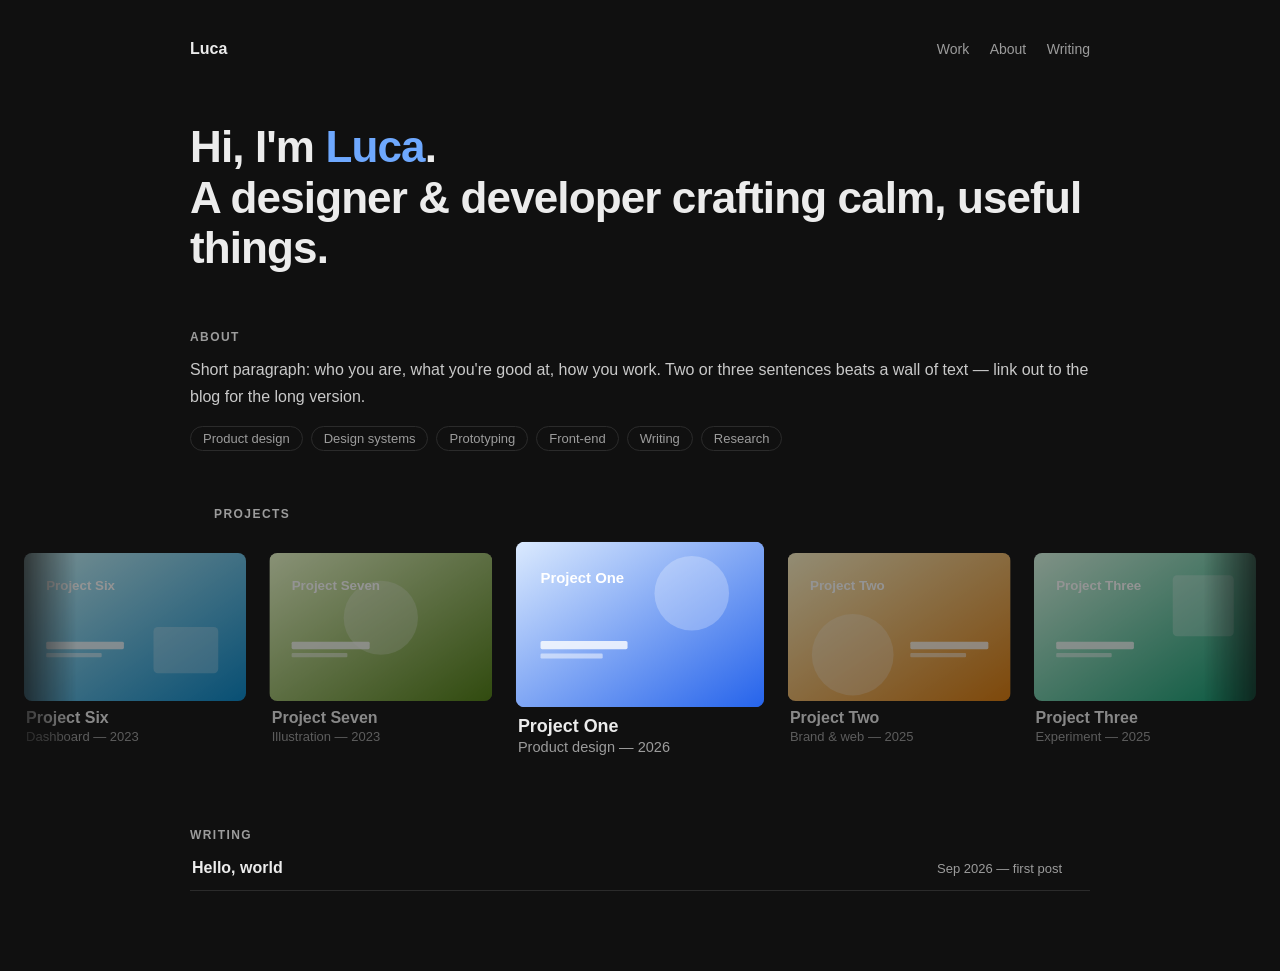
==== index.html @ edfbaa14 "Initial portfolio site" ====
<!DOCTYPE html>
<html lang="en">
<head>
<meta charset="utf-8">
<meta name="viewport" content="width=device-width, initial-scale=1">
<title>Luca — Designer / Developer</title>
<meta name="description" content="Portfolio and blog of Luca.">
<link rel="icon" href="data:,">
<link rel="stylesheet" href="/style.css?v=12">
</head>
<body>
<main>
  <header class="site-head">
    <a class="brand" href="/">Luca</a>
    <nav>
      <a href="/projects.html">Work</a>
      <a href="/about.html">About</a>
      <a href="/writing.html">Writing</a>
    </nav>
  </header>

  <section class="hero">
    <h1>Hi, I'm <em>Luca</em>.<br>A designer &amp; developer crafting calm, useful things.</h1>
  </section>

  <section id="about">
    <h2>About</h2>
    <p>Short paragraph: who you are, what you're good at, how you work. Two or three sentences beats a wall of text — link out to the blog for the long version.</p>
    <ul class="skills">
      <li>Product design</li><li>Design systems</li><li>Prototyping</li>
      <li>Front-end</li><li>Writing</li><li>Research</li>
    </ul>
  </section>
</main>

<section id="projects" class="bleed">
  <div class="bleed-inner">
    <h2>Projects</h2>
    <div class="carousel" id="carousel">
      <figure>
        <a href="/posts/project-one.html"><img src="/img/project-1.svg" alt="Project One" loading="lazy"></a>
        <figcaption><span class="name">Project One</span><span class="desc">Product design — 2026</span></figcaption>
      </figure>
      <figure>
        <a href="/posts/project-two.html"><img src="/img/project-2.svg" alt="Project Two" loading="lazy"></a>
        <figcaption><span class="name">Project Two</span><span class="desc">Brand &amp; web — 2025</span></figcaption>
      </figure>
      <figure>
        <a href="/posts/project-three.html"><img src="/img/project-3.svg" alt="Project Three" loading="lazy"></a>
        <figcaption><span class="name">Project Three</span><span class="desc">Experiment — 2025</span></figcaption>
      </figure>
      <figure>
        <a href="/posts/project-four.html"><img src="/img/project-4.svg" alt="Project Four" loading="lazy"></a>
        <figcaption><span class="name">Project Four</span><span class="desc">Open source — 2024</span></figcaption>
      </figure>
      <figure>
        <a href="/posts/project-five.html"><img src="/img/project-5.svg" alt="Project Five" loading="lazy"></a>
        <figcaption><span class="name">Project Five</span><span class="desc">Mobile app — 2024</span></figcaption>
      </figure>
      <figure>
        <a href="/posts/project-six.html"><img src="/img/project-6.svg" alt="Project Six" loading="lazy"></a>
        <figcaption><span class="name">Project Six</span><span class="desc">Dashboard — 2023</span></figcaption>
      </figure>
      <figure>
        <a href="/posts/project-seven.html"><img src="/img/project-7.svg" alt="Project Seven" loading="lazy"></a>
        <figcaption><span class="name">Project Seven</span><span class="desc">Illustration — 2023</span></figcaption>
      </figure>
    </div>
  </div>
</section>

<main>
  <section id="writing">
    <h2>Writing</h2>
    <a class="row" href="/posts/hello-world.html"><span class="name">Hello, world</span><span class="desc">Sep 2026 — first post</span><span class="go">&rarr;</span></a>
    <!-- new post = copy posts/hello-world.html (keep its top <img>), add one .row here. -->
  </section>

</main>
<script>
(function(){
var c=document.getElementById('carousel'),t=null,S=0,W=0,fs=[];
function figs(){return Array.prototype.slice.call(c.querySelectorAll('figure'));}
// 31x the set: fifteen spare sets each side, ~30k px of road per side —
// further than any gesture can travel. Teleports happen at rest only.
(function(){var o=figs(),frag=document.createDocumentFragment(),r;
for(r=0;r<15;r++){o.forEach(function(f){var cl=f.cloneNode(true);cl.setAttribute('aria-hidden','true');frag.appendChild(cl);});}
c.insertBefore(frag,c.firstChild);
for(r=0;r<15;r++){o.forEach(function(f){var cl=f.cloneNode(true);cl.setAttribute('aria-hidden','true');c.appendChild(cl);});}
fs=figs();})();
var settled=null,lockBest=null,lockN=0,touching=false,downX=0,downY=0;
function measure(){var n=fs.length/31,first=fs[15*n],last=fs[16*n-1];
var gap=fs[15*n+1].offsetLeft-(fs[15*n].offsetLeft+fs[15*n].offsetWidth);
W=(last.offsetLeft+last.offsetWidth)-first.offsetLeft+gap;
S=first.offsetLeft-c.clientWidth/2+first.offsetWidth/2;}
function pick(force){var r=c.getBoundingClientRect(),mid=r.left+r.width/2,best=null,bd=1e12;
fs.forEach(function(f){var fr=f.getBoundingClientRect(),d=Math.abs(fr.left+fr.width/2-mid);if(d<bd){bd=d;best=f;}});
if(best===lockBest){lockN++;}else{lockBest=best;lockN=1;}
if(!force&&lockN<3&&c.querySelector('.active')){return;}
fs.forEach(function(f,i){f.classList.toggle('active',f===best);f.classList.toggle('near-prev',fs[i+1]===best);f.classList.toggle('near-next',fs[i-1]===best);});return best;}
function norm(){var p=c.scrollLeft,g=0;
while(p<S-W/2&&g++<32){p+=W;}
while(p>S+W/2&&g++<32){p-=W;}
if(p!==c.scrollLeft){c.scrollLeft=p;}}
function onSettle(){norm();var best=pick(true);
if(best&&!touching){var r=c.getBoundingClientRect(),mid=r.left+r.width/2,br=best.getBoundingClientRect(),off=(br.left+br.width/2)-mid;
if(Math.abs(off)>2){c.scrollTo({left:c.scrollLeft+off,behavior:'smooth'});}}}
function onScroll(){
clearTimeout(settled);settled=setTimeout(onSettle,140);
if(t)return;t=requestAnimationFrame(function(){t=null;pick();});}
measure();c.scrollLeft=S;pick(true);
c.addEventListener('scroll',onScroll,{passive:true});
c.addEventListener('pointerdown',function(e){touching=true;downX=e.clientX;downY=e.clientY;});
c.addEventListener('click',function(e){if(e.clientX===0&&e.clientY===0){return;}
if(Math.hypot(e.clientX-downX,e.clientY-downY)>8){e.preventDefault();e.stopPropagation();}},true);
addEventListener('pointerup',function(){touching=false;});
addEventListener('pointercancel',function(){touching=false;});
addEventListener('resize',function(){measure();norm();pick(true);});
})();
</script>
</body>
</html>
---- style.css ----
:root { color-scheme: dark; --ink:#ececec; --muted:#9c9c9c; --line:#2b2b2b; --accent:#6ea8fe; --bg:#101010; --body:#c9c9c9; }
* { box-sizing: border-box; margin: 0; }
img { border-radius: 8px; }
body { font-family: -apple-system, BlinkMacSystemFont, "Inter", "Segoe UI", sans-serif; color: var(--ink); background: var(--bg); padding: 40px 24px 80px; -webkit-font-smoothing: antialiased; }
main { max-width: 900px; margin: 0 auto; }
.site-head { display: flex; justify-content: space-between; align-items: baseline; margin-bottom: 64px; }
.brand { font-weight: 650; color: var(--ink); text-decoration: none; }
nav a { margin-left: 16px; font-size: 14px; color: var(--muted); text-decoration: none; }
nav a:hover { color: var(--ink); }
.hero h1 { font-size: clamp(28px, 5vw, 44px); font-weight: 600; letter-spacing: -.02em; line-height: 1.15; }
.hero h1 em { font-style: normal; color: var(--accent); }
section { margin-top: 56px; }
h2 { font-size: 12px; font-weight: 600; letter-spacing: .12em; text-transform: uppercase; color: var(--muted); margin-bottom: 4px; }
a.row { display: flex; align-items: baseline; gap: 12px; padding: 13px 2px; text-decoration: none; color: var(--ink); border-bottom: 1px solid var(--line); }
a.row:hover .name { color: var(--accent); }
a.row:hover .go { opacity: 1; }
.name { font-size: 16px; font-weight: 550; }
.desc { font-size: 13px; color: var(--muted); margin-left: auto; text-align: right; white-space: nowrap; }
.go { color: var(--muted); opacity: 0; transition: opacity .12s; font-size: 14px; }
#about p, footer p, article p { font-size: 16px; line-height: 1.7; color: var(--body); margin-top: 12px; }
.skills { list-style: none; display: flex; flex-wrap: wrap; gap: 8px; margin-top: 16px; padding: 0; }
.skills li { font-size: 13px; color: var(--muted); border: 1px solid var(--line); border-radius: 999px; padding: 4px 12px; }
/* edge-to-edge projects carousel: ~5 across, fades at screen edges, swipe only */
.bleed { width: 100vw; margin-left: calc(50% - 50vw); margin-top: 56px; }
.bleed-inner { max-width: none; }
.bleed-inner > h2 { max-width: 900px; margin: 0 auto 4px; padding: 0 24px; }
.carousel { --card: calc((100vw - 168px) / 5); --gap: 30px; position: relative; display: flex; gap: var(--gap); overflow-x: auto; scrollbar-width: none; scroll-snap-type: x proximity; padding: 28px calc(50vw - var(--card) / 2) 28px; -webkit-overflow-scrolling: touch; mask-image: linear-gradient(to right, transparent, #000 6%, #000 94%, transparent); -webkit-mask-image: linear-gradient(to right, transparent, #000 6%, #000 94%, transparent); }
.carousel::-webkit-scrollbar { display: none; }
.carousel figure { flex: 0 0 var(--card); scroll-snap-align: center; margin: 0; opacity: .55; transition: transform .35s ease, opacity .35s ease; }
.carousel figure.active { transform: scale(1.12); opacity: 1; z-index: 1; }
/* nudge neighbours out by half the feature card's overlap: the growth steals
   6% from the inner gap, the nudge returns 3% there and borrows 3% from the
   outer gap — every gap in view ends up equal instead of alternating */
.carousel figure.near-prev { transform: translateX(calc(var(--card) * -0.03)); }
.carousel figure.near-next { transform: translateX(calc(var(--card) * 0.03)); }
@media (max-width: 900px) {
  .carousel { --card: calc((100vw - 78px) / 2); }
}
.carousel img { width: 100%; aspect-ratio: 3 / 2; object-fit: cover; display: block; background: var(--line); }
.carousel figcaption { padding: 8px 2px 0; }
.carousel figcaption .desc { display: block; margin: 2px 0 0; text-align: left; }
/* work page: featured projects + shots grid */
.page-head h1 { font-size: clamp(28px, 5vw, 40px); font-weight: 600; letter-spacing: -.02em; line-height: 1.15; }
.page-head p { font-size: 16px; line-height: 1.7; color: var(--body); margin-top: 12px; }
.shots-grid { display: grid; grid-template-columns: repeat(3, 1fr); gap: 64px; margin-top: 16px; }
.shots-grid figure { position: relative; margin: 0; }
.shots-grid img { width: 100%; aspect-ratio: 3 / 2; object-fit: cover; display: block; background: var(--line); }
.shots-grid figcaption { position: absolute; inset: auto 0 0 0; padding: 36px 12px 10px; border-radius: 0 0 8px 8px; background: linear-gradient(transparent, rgba(0,0,0,.72)); opacity: 0; transition: opacity .2s; }
.shots-grid figure:hover figcaption { opacity: 1; }
.shots-grid figcaption .name { display: block; font-size: 15px; font-weight: 600; color: #fff; }
.shots-grid figcaption .desc { display: block; margin: 1px 0 0; text-align: left; font-size: 12px; color: rgba(255,255,255,.8); }
@media (hover: none) { .shots-grid figcaption { opacity: 1; } }
@media (max-width: 560px) { .shots-grid { grid-template-columns: repeat(2, 1fr); } }
/* post hero image: content column width */
article .hero-img { width: 100%; aspect-ratio: 3 / 2; object-fit: cover; margin-bottom: 24px; display: block; background: var(--line); }
footer { margin-top: 56px; font-size: 14px; }
footer .fine { margin-top: 24px; font-size: 12px; color: var(--muted); }
article h1 { font-size: 32px; letter-spacing: -.02em; line-height: 1.2; }
article time { font-size: 13px; color: var(--muted); }
article { margin-top: 32px; }
.back { font-size: 14px; color: var(--muted); text-decoration: none; }
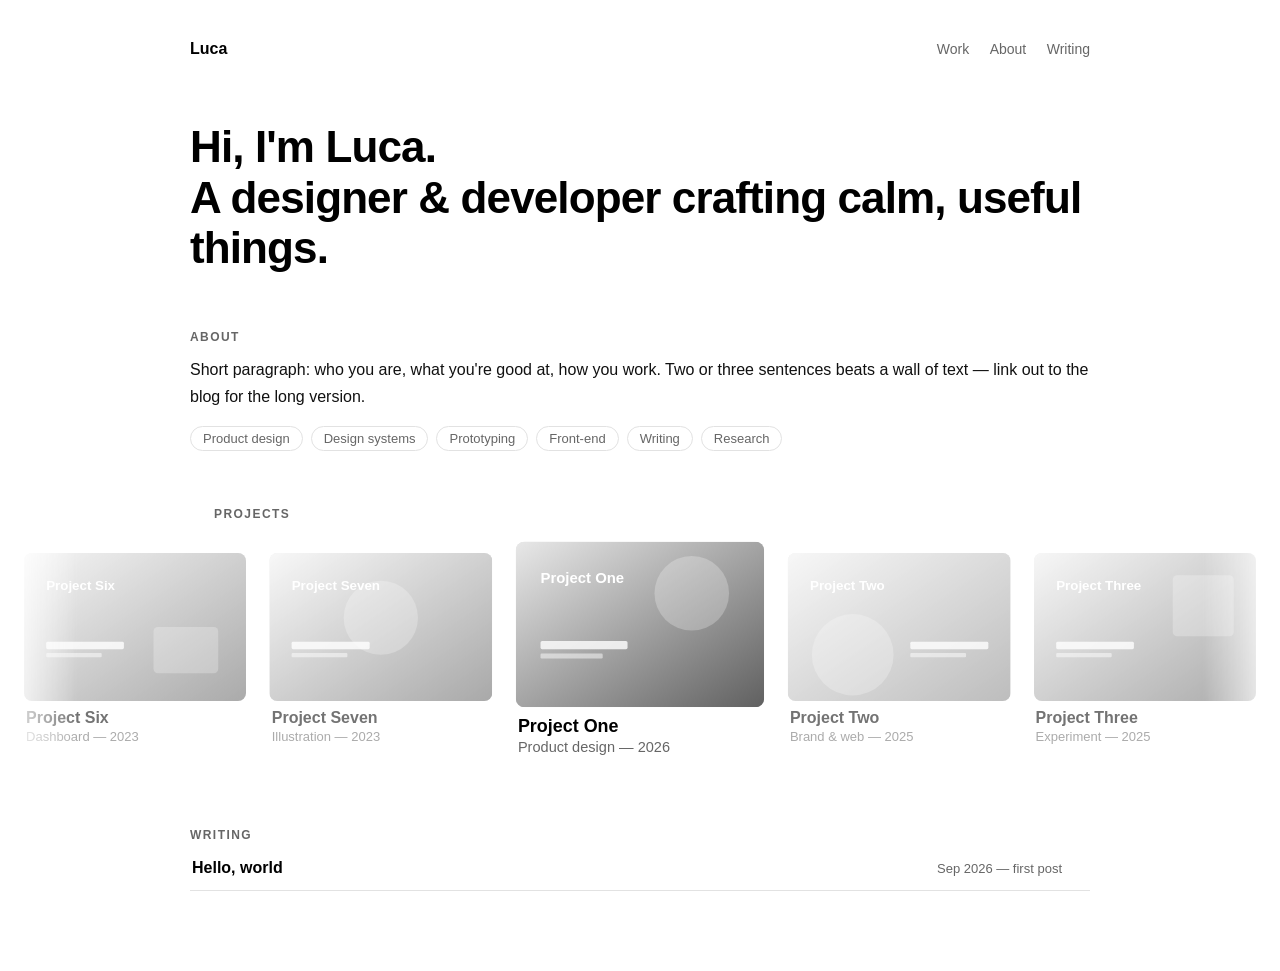
==== commit e1033389: "Content system (content.json + loader), admin CMS, monochrome light theme" ====
--- a/index.html
+++ b/index.html
@@ -3,77 +3,79 @@
 <head>
 <meta charset="utf-8">
 <meta name="viewport" content="width=device-width, initial-scale=1">
-<title>Luca — Designer / Developer</title>
+<title data-content="tabs.home">Luca — Designer / Developer</title>
 <meta name="description" content="Portfolio and blog of Luca.">
 <link rel="icon" href="data:,">
-<link rel="stylesheet" href="/style.css?v=12">
+<link rel="stylesheet" href="style.css?v=12">
+<script src="content.js" defer></script>
 </head>
 <body>
 <main>
   <header class="site-head">
-    <a class="brand" href="/">Luca</a>
+    <a class="brand" href="./" data-content="site.brand">Luca</a>
     <nav>
-      <a href="/projects.html">Work</a>
-      <a href="/about.html">About</a>
-      <a href="/writing.html">Writing</a>
+      <a href="projects.html" data-content="site.nav.work">Work</a>
+      <a href="about.html" data-content="site.nav.about">About</a>
+      <a href="writing.html" data-content="site.nav.writing">Writing</a>
     </nav>
   </header>
 
   <section class="hero">
-    <h1>Hi, I'm <em>Luca</em>.<br>A designer &amp; developer crafting calm, useful things.</h1>
+    <h1 data-content="home.hero">Hi, I'm <em>Luca</em>.<br>A designer &amp; developer crafting calm, useful things.</h1>
   </section>
 
   <section id="about">
-    <h2>About</h2>
-    <p>Short paragraph: who you are, what you're good at, how you work. Two or three sentences beats a wall of text — link out to the blog for the long version.</p>
+    <h2 data-content="home.about.heading">About</h2>
+    <p data-content="home.about.body">Short paragraph: who you are, what you're good at, how you work. Two or three sentences beats a wall of text — link out to the blog for the long version.</p>
     <ul class="skills">
-      <li>Product design</li><li>Design systems</li><li>Prototyping</li>
-      <li>Front-end</li><li>Writing</li><li>Research</li>
+      <li data-content="home.about.skills.0">Product design</li><li data-content="home.about.skills.1">Design systems</li><li data-content="home.about.skills.2">Prototyping</li>
+      <li data-content="home.about.skills.3">Front-end</li><li data-content="home.about.skills.4">Writing</li><li data-content="home.about.skills.5">Research</li>
     </ul>
   </section>
 </main>
 
 <section id="projects" class="bleed">
   <div class="bleed-inner">
-    <h2>Projects</h2>
+    <h2 data-content="home.projects.heading">Projects</h2>
     <div class="carousel" id="carousel">
       <figure>
-        <a href="/posts/project-one.html"><img src="/img/project-1.svg" alt="Project One" loading="lazy"></a>
-        <figcaption><span class="name">Project One</span><span class="desc">Product design — 2026</span></figcaption>
+        <a href="posts/project-one.html"><img src="img/project-1.svg" alt="Project One" loading="lazy"></a>
+        <figcaption><span class="name" data-content="projects.items.0.name">Project One</span><span class="desc" data-content="projects.items.0.meta">Product design — 2026</span></figcaption>
       </figure>
       <figure>
-        <a href="/posts/project-two.html"><img src="/img/project-2.svg" alt="Project Two" loading="lazy"></a>
-        <figcaption><span class="name">Project Two</span><span class="desc">Brand &amp; web — 2025</span></figcaption>
+        <a href="posts/project-two.html"><img src="img/project-2.svg" alt="Project Two" loading="lazy"></a>
+        <figcaption><span class="name" data-content="projects.items.1.name">Project Two</span><span class="desc" data-content="projects.items.1.meta">Brand &amp; web — 2025</span></figcaption>
       </figure>
       <figure>
-        <a href="/posts/project-three.html"><img src="/img/project-3.svg" alt="Project Three" loading="lazy"></a>
-        <figcaption><span class="name">Project Three</span><span class="desc">Experiment — 2025</span></figcaption>
+        <a href="posts/project-three.html"><img src="img/project-3.svg" alt="Project Three" loading="lazy"></a>
+        <figcaption><span class="name" data-content="projects.items.2.name">Project Three</span><span class="desc" data-content="projects.items.2.meta">Experiment — 2025</span></figcaption>
       </figure>
       <figure>
-        <a href="/posts/project-four.html"><img src="/img/project-4.svg" alt="Project Four" loading="lazy"></a>
-        <figcaption><span class="name">Project Four</span><span class="desc">Open source — 2024</span></figcaption>
+        <a href="posts/project-four.html"><img src="img/project-4.svg" alt="Project Four" loading="lazy"></a>
+        <figcaption><span class="name" data-content="projects.items.3.name">Project Four</span><span class="desc" data-content="projects.items.3.meta">Open source — 2024</span></figcaption>
       </figure>
       <figure>
-        <a href="/posts/project-five.html"><img src="/img/project-5.svg" alt="Project Five" loading="lazy"></a>
-        <figcaption><span class="name">Project Five</span><span class="desc">Mobile app — 2024</span></figcaption>
+        <a href="posts/project-five.html"><img src="img/project-5.svg" alt="Project Five" loading="lazy"></a>
+        <figcaption><span class="name" data-content="projects.items.4.name">Project Five</span><span class="desc" data-content="projects.items.4.meta">Mobile app — 2024</span></figcaption>
       </figure>
       <figure>
-        <a href="/posts/project-six.html"><img src="/img/project-6.svg" alt="Project Six" loading="lazy"></a>
-        <figcaption><span class="name">Project Six</span><span class="desc">Dashboard — 2023</span></figcaption>
+        <a href="posts/project-six.html"><img src="img/project-6.svg" alt="Project Six" loading="lazy"></a>
+        <figcaption><span class="name" data-content="projects.items.5.name">Project Six</span><span class="desc" data-content="projects.items.5.meta">Dashboard — 2023</span></figcaption>
       </figure>
       <figure>
-        <a href="/posts/project-seven.html"><img src="/img/project-7.svg" alt="Project Seven" loading="lazy"></a>
-        <figcaption><span class="name">Project Seven</span><span class="desc">Illustration — 2023</span></figcaption>
+        <a href="posts/project-seven.html"><img src="img/project-7.svg" alt="Project Seven" loading="lazy"></a>
+        <figcaption><span class="name" data-content="projects.items.6.name">Project Seven</span><span class="desc" data-content="projects.items.6.meta">Illustration — 2023</span></figcaption>
       </figure>
+      <!-- ADMIN:CAROUSEL-END -->
     </div>
   </div>
 </section>
 
 <main>
   <section id="writing">
-    <h2>Writing</h2>
-    <a class="row" href="/posts/hello-world.html"><span class="name">Hello, world</span><span class="desc">Sep 2026 — first post</span><span class="go">&rarr;</span></a>
-    <!-- new post = copy posts/hello-world.html (keep its top <img>), add one .row here. -->
+    <h2 data-content="home.writing.heading">Writing</h2>
+    <a class="row" href="posts/hello-world.html"><span class="name" data-content="home.writing.row.title">Hello, world</span><span class="desc" data-content="home.writing.row.meta">Sep 2026 — first post</span><span class="go">&rarr;</span></a>
+    <!-- ADMIN:WRITING-END -->
   </section>
 
 </main>
--- a/style.css
+++ b/style.css
@@ -1,4 +1,4 @@
-:root { color-scheme: dark; --ink:#ececec; --muted:#9c9c9c; --line:#2b2b2b; --accent:#6ea8fe; --bg:#101010; --body:#c9c9c9; }
+:root { color-scheme: light; --ink:#000; --muted:#666; --line:#e2e2e2; --accent:#000; --bg:#fff; --body:#111; }
 * { box-sizing: border-box; margin: 0; }
 img { border-radius: 8px; }
 body { font-family: -apple-system, BlinkMacSystemFont, "Inter", "Segoe UI", sans-serif; color: var(--ink); background: var(--bg); padding: 40px 24px 80px; -webkit-font-smoothing: antialiased; }
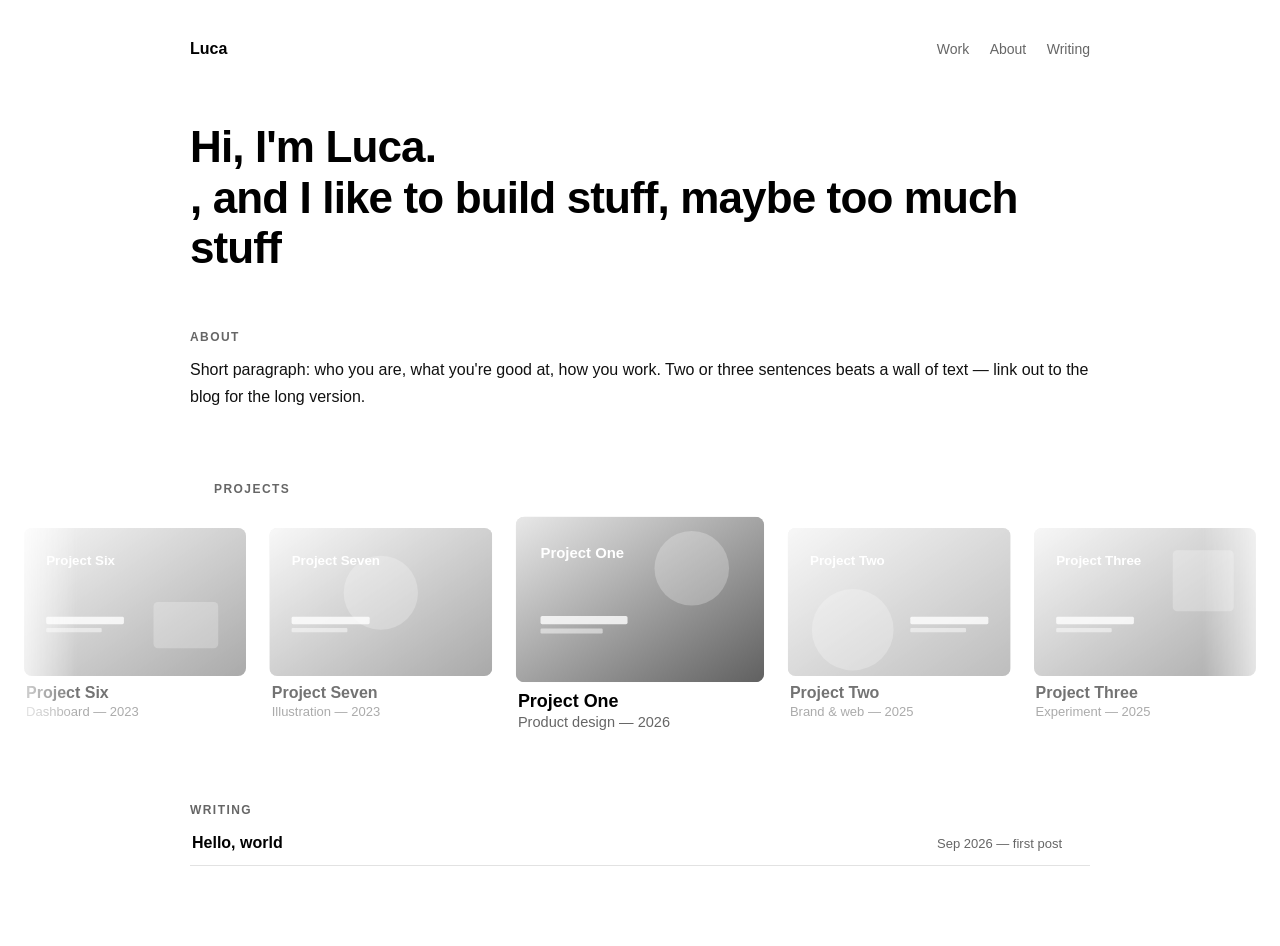
==== commit d765e99a: "Version content.js and bypass the Pages cache for content.json" ====
--- a/index.html
+++ b/index.html
@@ -7,7 +7,7 @@
 <meta name="description" content="Portfolio and blog of Luca.">
 <link rel="icon" href="data:,">
 <link rel="stylesheet" href="style.css?v=12">
-<script src="content.js" defer></script>
+<script src="content.js?v=13" defer></script>
 </head>
 <body>
 <main>
